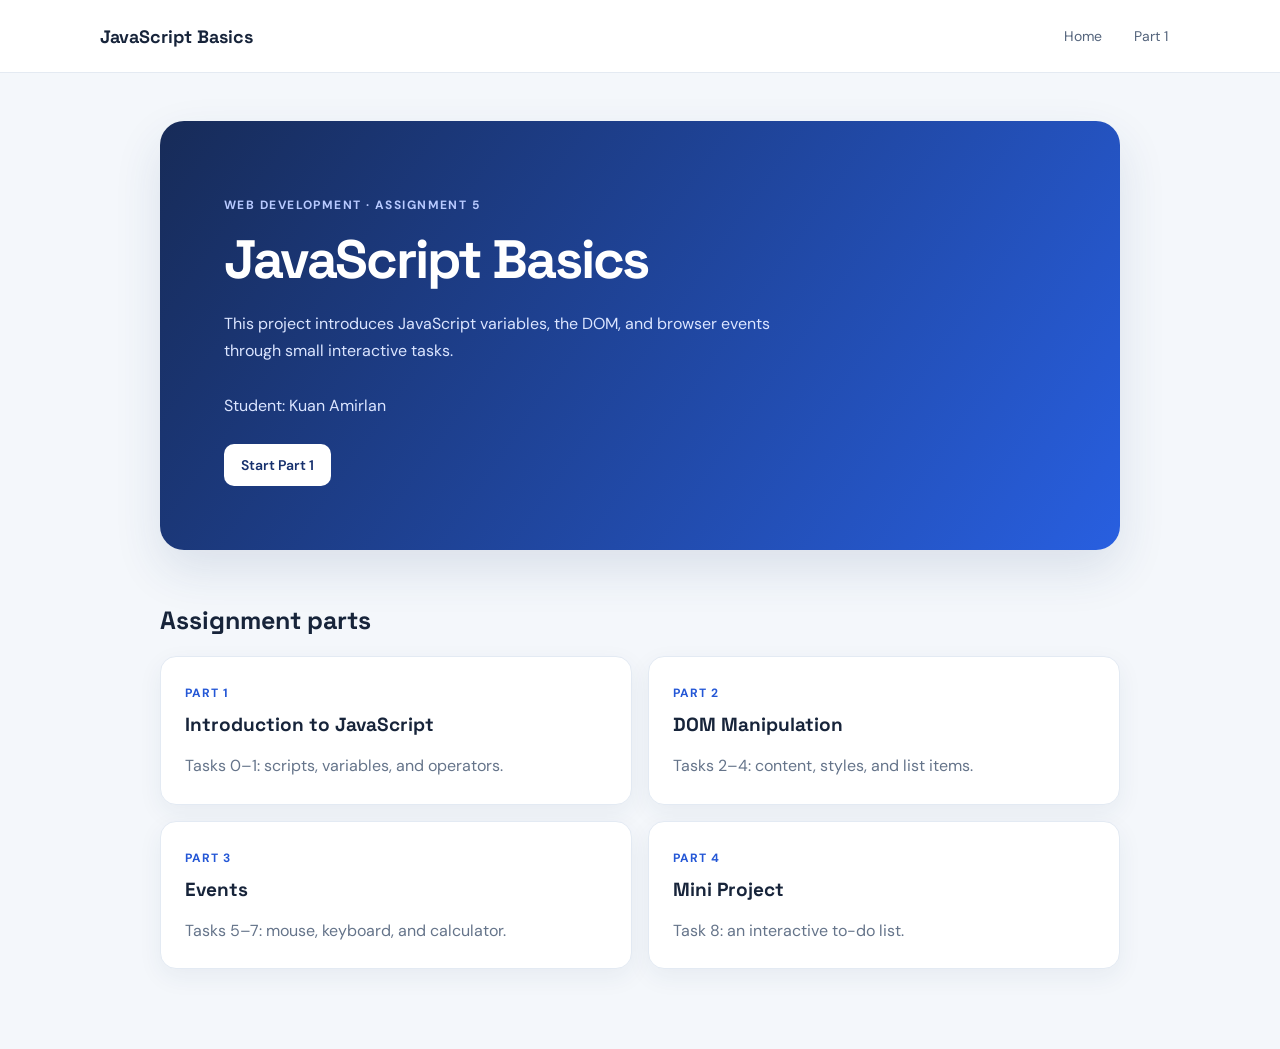
==== index.html @ bc2d24c2 "Add JavaScript introduction tasks" ====
<!DOCTYPE html>
<html lang="en">
<head>
  <meta charset="UTF-8">
  <meta name="viewport" content="width=device-width, initial-scale=1.0">
  <title>JavaScript Basics Assignment</title>
  <link rel="stylesheet" href="styles.css">
</head>
<body>
  <header class="site-header">
    <a class="site-title" href="index.html">JavaScript Basics</a>
    <nav aria-label="Main navigation">
      <a href="index.html">Home</a>
      <a href="part1.html">Part 1</a>
    </nav>
  </header>
  <main class="page-shell">
    <section class="intro-card">
      <p class="eyebrow">Web Development · Assignment 5</p>
      <h1>JavaScript Basics</h1>
      <p>This project introduces JavaScript variables, the DOM, and browser events through small interactive tasks.</p>
      <p class="student-line">Student: Kuan Amirlan</p>
      <a class="button-link" href="part1.html">Start Part 1</a>
    </section>
    <section class="task-overview" aria-labelledby="overview-title">
      <h2 id="overview-title">Assignment parts</h2>
      <div class="task-grid">
        <a class="task-card" href="part1.html"><span>Part 1</span><h3>Introduction to JavaScript</h3><p>Tasks 0–1: scripts, variables, and operators.</p></a>
        <article class="task-card"><span>Part 2</span><h3>DOM Manipulation</h3><p>Tasks 2–4: content, styles, and list items.</p></article>
        <article class="task-card"><span>Part 3</span><h3>Events</h3><p>Tasks 5–7: mouse, keyboard, and calculator.</p></article>
        <article class="task-card"><span>Part 4</span><h3>Mini Project</h3><p>Task 8: an interactive to-do list.</p></article>
      </div>
    </section>
  </main>
</body>
</html>
---- styles.css ----
@import url('https://fonts.googleapis.com/css2?family=DM+Sans:wght@400;500;600;700&family=Space+Grotesk:wght@500;600;700&display=swap');

:root {
  color-scheme: light;
  font-family: 'DM Sans', sans-serif;
  color: #17243a;
  background: #f4f7fb;
  font-synthesis: none;
}

* { box-sizing: border-box; }

body { margin: 0; min-width: 320px; }

.site-header {
  display: flex;
  align-items: center;
  justify-content: space-between;
  gap: 24px;
  padding: 18px max(24px, calc((100vw - 1080px) / 2));
  background: #fff;
  border-bottom: 1px solid #e4eaf2;
}

.site-title { color: #17243a; font: 700 18px 'Space Grotesk', sans-serif; text-decoration: none; }

nav { display: flex; gap: 8px; }
nav a, .back-link { color: #54647c; text-decoration: none; font-size: 14px; }
nav a { padding: 9px 12px; border-radius: 9px; }
nav a:hover, nav a[aria-current="page"] { color: #2457d6; background: #edf3ff; }

.page-shell { width: min(100% - 40px, 960px); margin: 48px auto 80px; }
.intro-card { padding: clamp(28px, 6vw, 64px); border-radius: 24px; color: #fff; background: linear-gradient(125deg, #172b58, #285fe0); box-shadow: 0 20px 48px #223e761f; }
.eyebrow, .task-number { color: #7094ff; font-size: 12px; font-weight: 700; letter-spacing: .12em; text-transform: uppercase; }
.intro-card .eyebrow { color: #b8caff; }
h1, h2, h3 { font-family: 'Space Grotesk', sans-serif; }
h1 { margin: 10px 0 14px; font-size: clamp(34px, 6vw, 54px); letter-spacing: -.04em; }
.intro-card > p:not(.eyebrow) { max-width: 560px; color: #dbe5ff; line-height: 1.7; }
.student-line { margin-top: 28px; }
.button-link, .action-button { display: inline-flex; align-items: center; justify-content: center; border: 0; border-radius: 10px; padding: 12px 17px; color: #fff; background: #2457d6; font: 600 14px 'DM Sans', sans-serif; text-decoration: none; cursor: pointer; }
.intro-card .button-link { margin-top: 8px; color: #17316e; background: #fff; }
.task-overview { margin-top: 54px; }
.task-overview h2 { font-size: 25px; }
.task-grid { display: grid; grid-template-columns: repeat(2, minmax(0, 1fr)); gap: 16px; }
.task-card, .lesson-card { display: block; padding: 24px; border: 1px solid #e3eaf3; border-radius: 16px; background: #fff; box-shadow: 0 8px 24px #243c6410; }
a.task-card { color: inherit; text-decoration: none; transition: transform .18s ease, box-shadow .18s ease; }
a.task-card:hover { transform: translateY(-3px); box-shadow: 0 14px 30px #243c641a; }
.task-card span { color: #2457d6; font-size: 12px; font-weight: 700; text-transform: uppercase; letter-spacing: .08em; }
.task-card h3 { margin: 10px 0 6px; font-size: 19px; }
.task-card p, .lesson-card > p:not(.task-number) { margin-bottom: 0; color: #65748a; line-height: 1.65; }
.back-link { display: inline-block; margin-bottom: 26px; }
.lead { max-width: 620px; color: #65748a; line-height: 1.7; }
.lesson-card { margin-top: 20px; }
.lesson-card h2 { margin: 5px 0; font-size: 21px; }
.task-number { margin: 0; }
.action-button { margin-top: 18px; }
.example-row { display: flex; justify-content: space-between; gap: 18px; padding: 14px 0; border-top: 1px solid #edf0f5; }
.example-row:first-of-type { margin-top: 18px; }
.example-label { color: #65748a; font-size: 14px; }
code { color: #2457d6; font-size: 13px; }

@media (max-width: 600px) {
  .site-header { padding: 16px 20px; }
  .site-title { font-size: 16px; }
  nav a { padding: 8px 9px; }
  .page-shell { width: min(100% - 32px, 960px); margin-top: 28px; }
  .task-grid { grid-template-columns: 1fr; }
  .example-row { flex-direction: column; gap: 6px; }
}
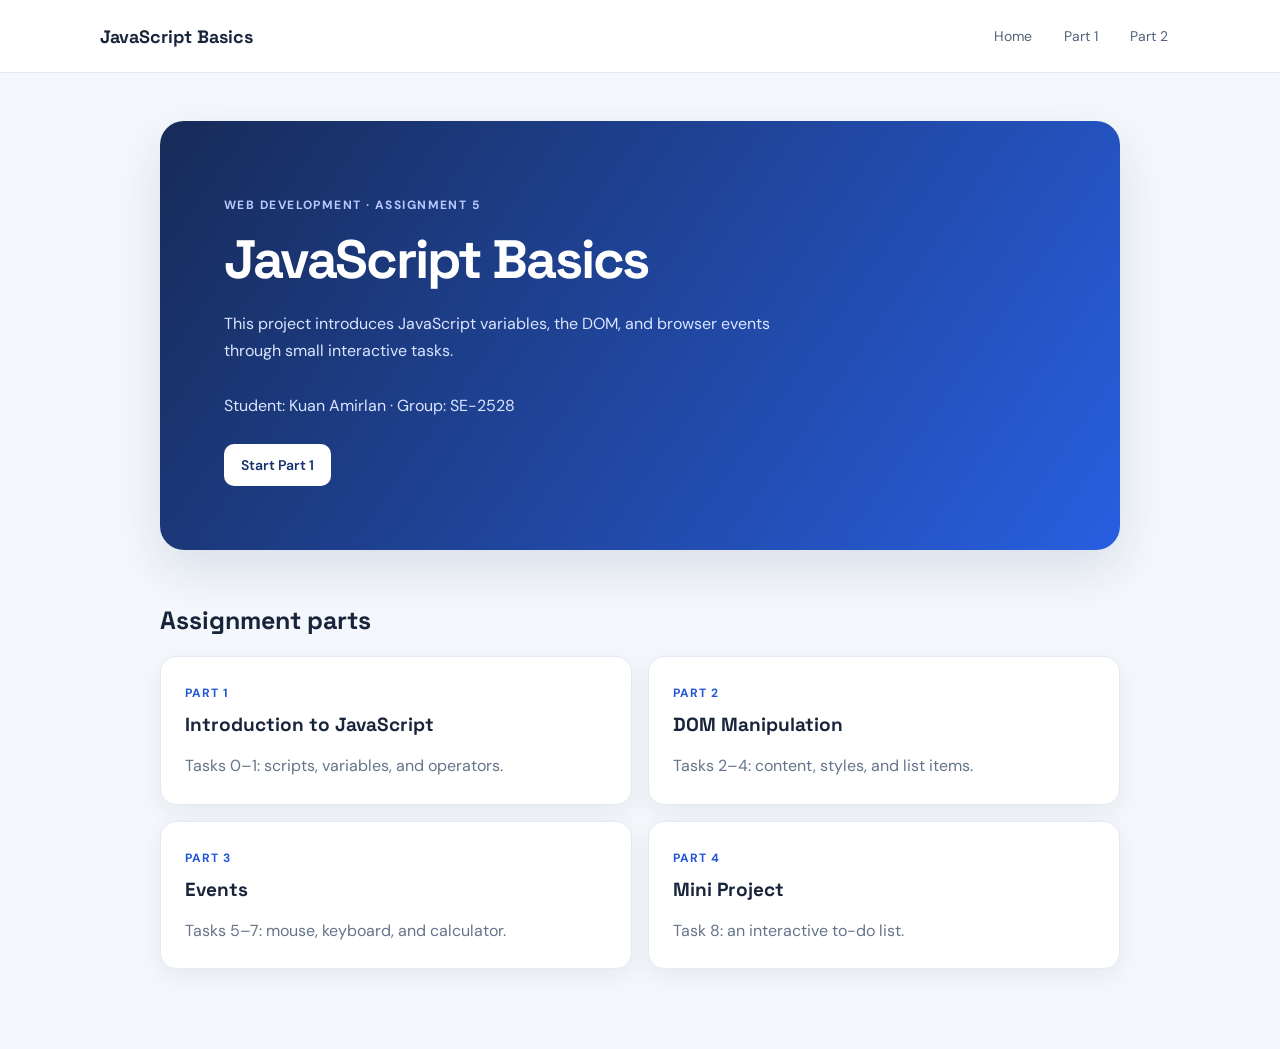
==== commit 6c6db2b7: "Add DOM manipulation tasks" ====
--- a/index.html
+++ b/index.html
@@ -12,6 +12,7 @@
     <nav aria-label="Main navigation">
       <a href="index.html">Home</a>
       <a href="part1.html">Part 1</a>
+      <a href="part2.html">Part 2</a>
     </nav>
   </header>
   <main class="page-shell">
@@ -19,7 +20,7 @@
       <p class="eyebrow">Web Development · Assignment 5</p>
       <h1>JavaScript Basics</h1>
       <p>This project introduces JavaScript variables, the DOM, and browser events through small interactive tasks.</p>
-      <p class="student-line">Student: Kuan Amirlan</p>
+      <p class="student-line">Student: Kuan Amirlan · Group: SE-2528</p>
       <a class="button-link" href="part1.html">Start Part 1</a>
     </section>
     <section class="task-overview" aria-labelledby="overview-title">
--- a/styles.css
+++ b/styles.css
@@ -58,6 +58,14 @@
 .example-row:first-of-type { margin-top: 18px; }
 .example-label { color: #65748a; font-size: 14px; }
 code { color: #2457d6; font-size: 13px; }
+.button-row { display: flex; flex-wrap: wrap; gap: 10px; }
+.secondary-button { color: #2457d6; background: #edf3ff; }
+.style-demo { margin-top: 18px; padding: 22px; border-radius: 12px; color: #263a5a; background: #edf3ff; line-height: 1.6; transition: background-color .2s ease, font-size .2s ease; }
+.style-demo.alternate-background { background: #dff4ec; }
+.style-demo.large-text { font-size: 21px; }
+.demo-list { display: grid; gap: 8px; padding-left: 22px; color: #40516b; }
+.demo-list li { padding: 8px 10px; border-radius: 8px; background: #f4f7fb; }
+.list-message { color: #65748a; font-size: 13px; }
 
 @media (max-width: 600px) {
   .site-header { padding: 16px 20px; }
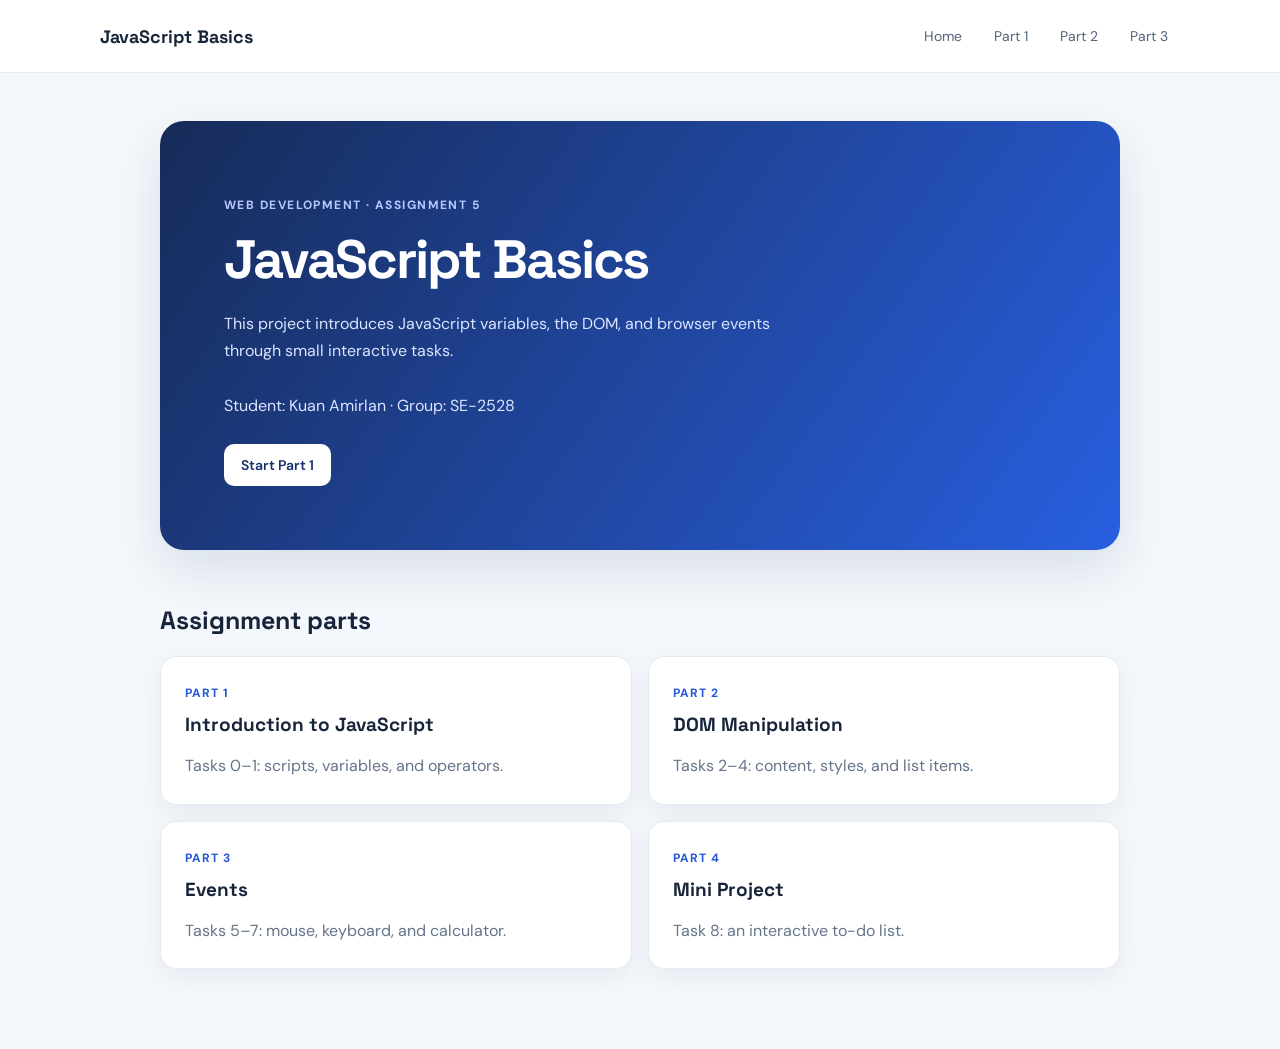
==== commit def2916f: "Add JavaScript event tasks" ====
--- a/index.html
+++ b/index.html
@@ -13,6 +13,7 @@
       <a href="index.html">Home</a>
       <a href="part1.html">Part 1</a>
       <a href="part2.html">Part 2</a>
+      <a href="part3.html">Part 3</a>
     </nav>
   </header>
   <main class="page-shell">
@@ -28,7 +29,7 @@
       <div class="task-grid">
         <a class="task-card" href="part1.html"><span>Part 1</span><h3>Introduction to JavaScript</h3><p>Tasks 0–1: scripts, variables, and operators.</p></a>
         <article class="task-card"><span>Part 2</span><h3>DOM Manipulation</h3><p>Tasks 2–4: content, styles, and list items.</p></article>
-        <article class="task-card"><span>Part 3</span><h3>Events</h3><p>Tasks 5–7: mouse, keyboard, and calculator.</p></article>
+        <a class="task-card" href="part3.html"><span>Part 3</span><h3>Events</h3><p>Tasks 5–7: mouse, keyboard, and calculator.</p></a>
         <article class="task-card"><span>Part 4</span><h3>Mini Project</h3><p>Task 8: an interactive to-do list.</p></article>
       </div>
     </section>
--- a/styles.css
+++ b/styles.css
@@ -66,6 +66,15 @@
 .demo-list { display: grid; gap: 8px; padding-left: 22px; color: #40516b; }
 .demo-list li { padding: 8px 10px; border-radius: 8px; background: #f4f7fb; }
 .list-message { color: #65748a; font-size: 13px; }
+.hover-box { display: grid; min-height: 130px; place-items: center; margin-top: 18px; border: 2px dashed #b8c8e2; border-radius: 14px; color: #526681; background: #f4f7fb; text-align: center; transition: color .2s ease, background-color .2s ease; }
+.hover-box.hover-box-active { border-color: #2457d6; color: #fff; background: #2457d6; }
+.field-label { display: block; margin: 16px 0 8px; color: #40516b; font-size: 14px; font-weight: 600; }
+.text-input { width: 100%; padding: 12px 14px; border: 1px solid #d9e1ed; border-radius: 10px; color: #17243a; background: #fff; font: 15px 'DM Sans', sans-serif; }
+.text-input:focus { outline: 3px solid #2457d633; border-color: #2457d6; }
+.live-result { margin: 16px 0 0; color: #526681; }
+.live-result span { color: #2457d6; font-weight: 600; }
+.calculator-fields { max-width: 420px; }
+.calculator-buttons { margin-top: 16px; }
 
 @media (max-width: 600px) {
   .site-header { padding: 16px 20px; }
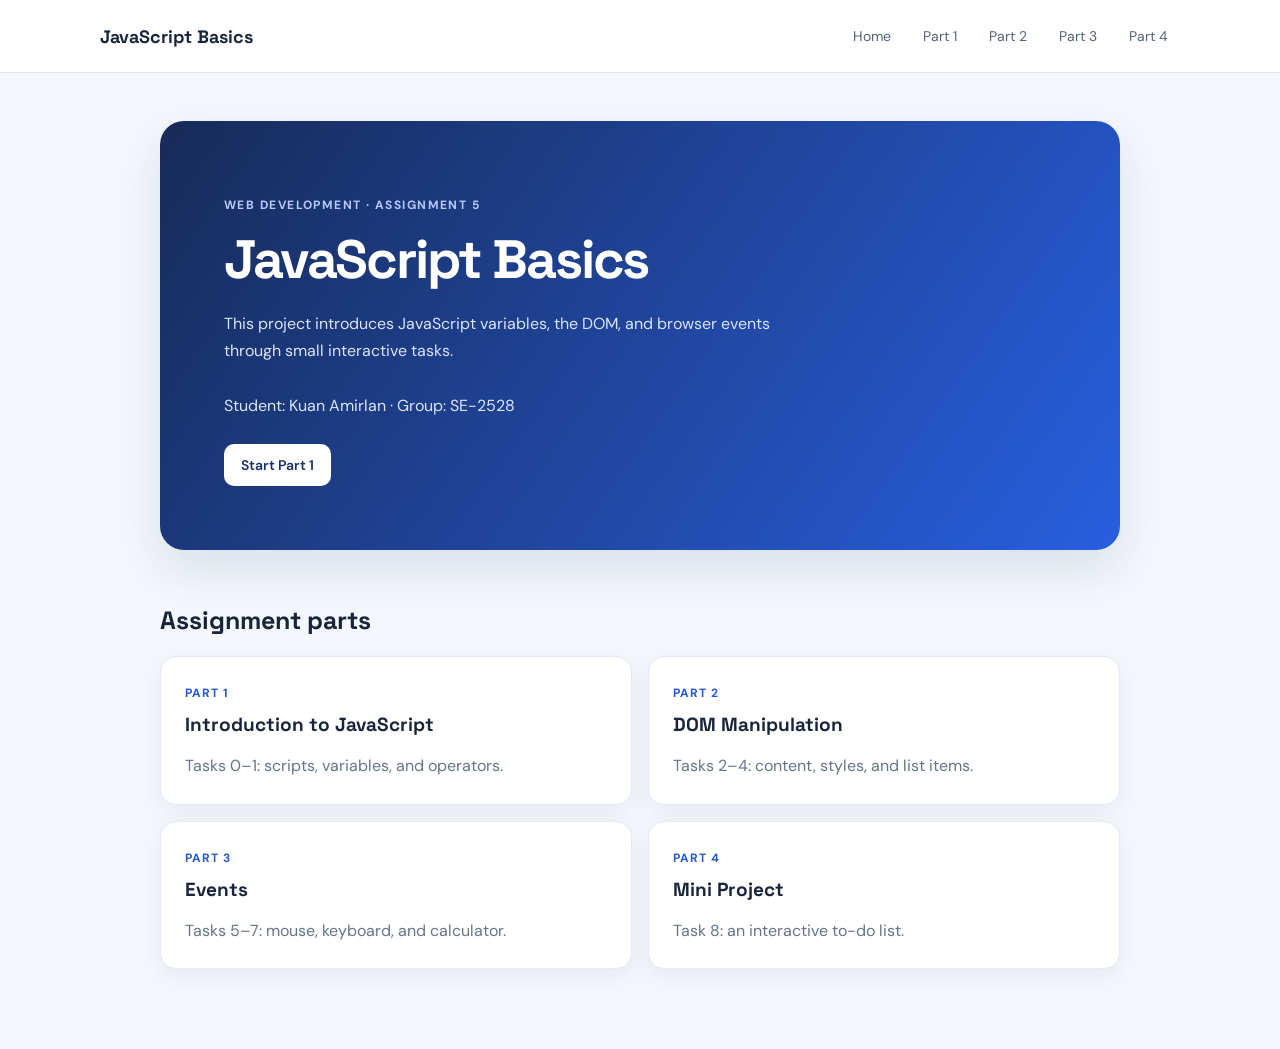
==== commit dfc4b6dc: "Add interactive to-do list" ====
--- a/index.html
+++ b/index.html
@@ -14,6 +14,7 @@
       <a href="part1.html">Part 1</a>
       <a href="part2.html">Part 2</a>
       <a href="part3.html">Part 3</a>
+      <a href="part4.html">Part 4</a>
     </nav>
   </header>
   <main class="page-shell">
@@ -30,7 +31,7 @@
         <a class="task-card" href="part1.html"><span>Part 1</span><h3>Introduction to JavaScript</h3><p>Tasks 0–1: scripts, variables, and operators.</p></a>
         <article class="task-card"><span>Part 2</span><h3>DOM Manipulation</h3><p>Tasks 2–4: content, styles, and list items.</p></article>
         <a class="task-card" href="part3.html"><span>Part 3</span><h3>Events</h3><p>Tasks 5–7: mouse, keyboard, and calculator.</p></a>
-        <article class="task-card"><span>Part 4</span><h3>Mini Project</h3><p>Task 8: an interactive to-do list.</p></article>
+        <a class="task-card" href="part4.html"><span>Part 4</span><h3>Mini Project</h3><p>Task 8: an interactive to-do list.</p></a>
       </div>
     </section>
   </main>
--- a/styles.css
+++ b/styles.css
@@ -75,6 +75,15 @@
 .live-result span { color: #2457d6; font-weight: 600; }
 .calculator-fields { max-width: 420px; }
 .calculator-buttons { margin-top: 16px; }
+.todo-form { margin-top: 18px; }
+.todo-input-row { display: flex; gap: 10px; }
+.todo-input-row .action-button { flex: 0 0 auto; margin: 0; }
+.todo-list { display: grid; gap: 10px; margin: 16px 0 0; padding: 0; list-style: none; }
+.todo-item { display: flex; align-items: center; justify-content: space-between; gap: 16px; padding: 12px 14px; border: 1px solid #e5ebf3; border-radius: 10px; background: #f8faff; }
+.todo-label { display: flex; align-items: center; gap: 10px; min-width: 0; color: #40516b; overflow-wrap: anywhere; }
+.todo-label input { width: 17px; height: 17px; accent-color: #2457d6; }
+.todo-completed span { color: #8491a3; text-decoration: line-through; }
+.delete-button { flex: 0 0 auto; padding: 8px 10px; border: 0; border-radius: 8px; color: #a33939; background: #fff0f0; font: 600 13px 'DM Sans', sans-serif; cursor: pointer; }
 
 @media (max-width: 600px) {
   .site-header { padding: 16px 20px; }
@@ -83,4 +92,6 @@
   .page-shell { width: min(100% - 32px, 960px); margin-top: 28px; }
   .task-grid { grid-template-columns: 1fr; }
   .example-row { flex-direction: column; gap: 6px; }
+  .todo-input-row { align-items: stretch; flex-direction: column; }
+  .todo-input-row .action-button { align-self: flex-start; }
 }
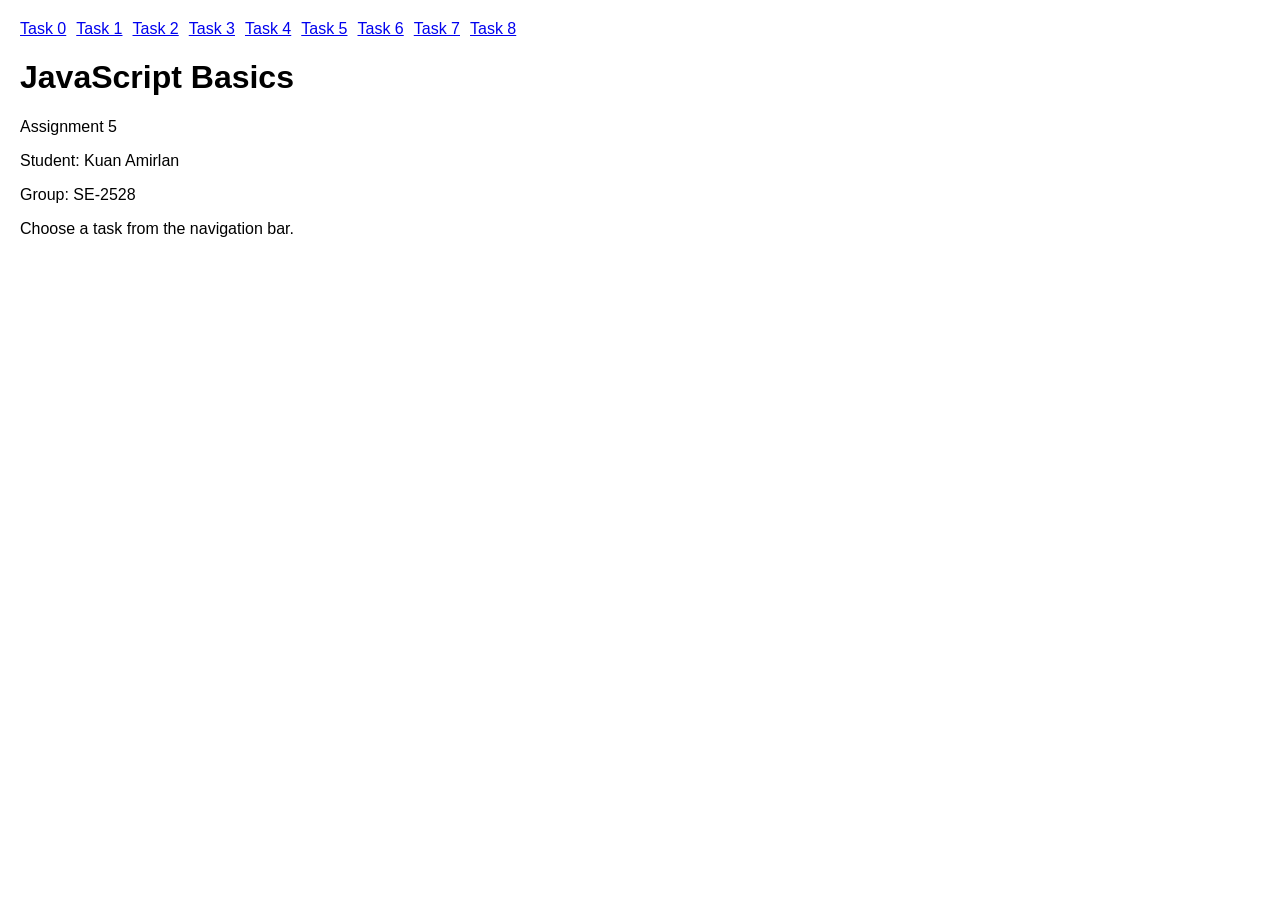
==== commit 80db5ac8: "Use individual task pages" ====
--- a/index.html
+++ b/index.html
@@ -3,37 +3,27 @@
 <head>
   <meta charset="UTF-8">
   <meta name="viewport" content="width=device-width, initial-scale=1.0">
-  <title>JavaScript Basics Assignment</title>
+  <title>JavaScript Assignment</title>
   <link rel="stylesheet" href="styles.css">
 </head>
 <body>
-  <header class="site-header">
-    <a class="site-title" href="index.html">JavaScript Basics</a>
-    <nav aria-label="Main navigation">
-      <a href="index.html">Home</a>
-      <a href="part1.html">Part 1</a>
-      <a href="part2.html">Part 2</a>
-      <a href="part3.html">Part 3</a>
-      <a href="part4.html">Part 4</a>
-    </nav>
-  </header>
-  <main class="page-shell">
-    <section class="intro-card">
-      <p class="eyebrow">Web Development · Assignment 5</p>
-      <h1>JavaScript Basics</h1>
-      <p>This project introduces JavaScript variables, the DOM, and browser events through small interactive tasks.</p>
-      <p class="student-line">Student: Kuan Amirlan · Group: SE-2528</p>
-      <a class="button-link" href="part1.html">Start Part 1</a>
-    </section>
-    <section class="task-overview" aria-labelledby="overview-title">
-      <h2 id="overview-title">Assignment parts</h2>
-      <div class="task-grid">
-        <a class="task-card" href="part1.html"><span>Part 1</span><h3>Introduction to JavaScript</h3><p>Tasks 0–1: scripts, variables, and operators.</p></a>
-        <article class="task-card"><span>Part 2</span><h3>DOM Manipulation</h3><p>Tasks 2–4: content, styles, and list items.</p></article>
-        <a class="task-card" href="part3.html"><span>Part 3</span><h3>Events</h3><p>Tasks 5–7: mouse, keyboard, and calculator.</p></a>
-        <a class="task-card" href="part4.html"><span>Part 4</span><h3>Mini Project</h3><p>Task 8: an interactive to-do list.</p></a>
-      </div>
-    </section>
+  <nav>
+    <a href="task0.html">Task 0</a>
+    <a href="task1.html">Task 1</a>
+    <a href="task2.html">Task 2</a>
+    <a href="task3.html">Task 3</a>
+    <a href="task4.html">Task 4</a>
+    <a href="task5.html">Task 5</a>
+    <a href="task6.html">Task 6</a>
+    <a href="task7.html">Task 7</a>
+    <a href="task8.html">Task 8</a>
+  </nav>
+  <main>
+    <h1>JavaScript Basics</h1>
+    <p>Assignment 5</p>
+    <p>Student: Kuan Amirlan</p>
+    <p>Group: SE-2528</p>
+    <p>Choose a task from the navigation bar.</p>
   </main>
 </body>
 </html>
--- a/styles.css
+++ b/styles.css
@@ -1,97 +1,30 @@
-@import url('https://fonts.googleapis.com/css2?family=DM+Sans:wght@400;500;600;700&family=Space+Grotesk:wght@500;600;700&display=swap');
-
-:root {
-  color-scheme: light;
-  font-family: 'DM Sans', sans-serif;
-  color: #17243a;
-  background: #f4f7fb;
-  font-synthesis: none;
+body {
+  font-family: Arial, sans-serif;
+  margin: 20px;
 }
 
-* { box-sizing: border-box; }
-
-body { margin: 0; min-width: 320px; }
-
-.site-header {
+nav {
   display: flex;
-  align-items: center;
-  justify-content: space-between;
-  gap: 24px;
-  padding: 18px max(24px, calc((100vw - 1080px) / 2));
-  background: #fff;
-  border-bottom: 1px solid #e4eaf2;
+  flex-wrap: wrap;
+  gap: 10px;
+  margin-bottom: 20px;
 }
 
-.site-title { color: #17243a; font: 700 18px 'Space Grotesk', sans-serif; text-decoration: none; }
+main {
+  max-width: 800px;
+}
 
-nav { display: flex; gap: 8px; }
-nav a, .back-link { color: #54647c; text-decoration: none; font-size: 14px; }
-nav a { padding: 9px 12px; border-radius: 9px; }
-nav a:hover, nav a[aria-current="page"] { color: #2457d6; background: #edf3ff; }
+button, input {
+  margin: 5px;
+  padding: 6px;
+}
 
-.page-shell { width: min(100% - 40px, 960px); margin: 48px auto 80px; }
-.intro-card { padding: clamp(28px, 6vw, 64px); border-radius: 24px; color: #fff; background: linear-gradient(125deg, #172b58, #285fe0); box-shadow: 0 20px 48px #223e761f; }
-.eyebrow, .task-number { color: #7094ff; font-size: 12px; font-weight: 700; letter-spacing: .12em; text-transform: uppercase; }
-.intro-card .eyebrow { color: #b8caff; }
-h1, h2, h3 { font-family: 'Space Grotesk', sans-serif; }
-h1 { margin: 10px 0 14px; font-size: clamp(34px, 6vw, 54px); letter-spacing: -.04em; }
-.intro-card > p:not(.eyebrow) { max-width: 560px; color: #dbe5ff; line-height: 1.7; }
-.student-line { margin-top: 28px; }
-.button-link, .action-button { display: inline-flex; align-items: center; justify-content: center; border: 0; border-radius: 10px; padding: 12px 17px; color: #fff; background: #2457d6; font: 600 14px 'DM Sans', sans-serif; text-decoration: none; cursor: pointer; }
-.intro-card .button-link { margin-top: 8px; color: #17316e; background: #fff; }
-.task-overview { margin-top: 54px; }
-.task-overview h2 { font-size: 25px; }
-.task-grid { display: grid; grid-template-columns: repeat(2, minmax(0, 1fr)); gap: 16px; }
-.task-card, .lesson-card { display: block; padding: 24px; border: 1px solid #e3eaf3; border-radius: 16px; background: #fff; box-shadow: 0 8px 24px #243c6410; }
-a.task-card { color: inherit; text-decoration: none; transition: transform .18s ease, box-shadow .18s ease; }
-a.task-card:hover { transform: translateY(-3px); box-shadow: 0 14px 30px #243c641a; }
-.task-card span { color: #2457d6; font-size: 12px; font-weight: 700; text-transform: uppercase; letter-spacing: .08em; }
-.task-card h3 { margin: 10px 0 6px; font-size: 19px; }
-.task-card p, .lesson-card > p:not(.task-number) { margin-bottom: 0; color: #65748a; line-height: 1.65; }
-.back-link { display: inline-block; margin-bottom: 26px; }
-.lead { max-width: 620px; color: #65748a; line-height: 1.7; }
-.lesson-card { margin-top: 20px; }
-.lesson-card h2 { margin: 5px 0; font-size: 21px; }
-.task-number { margin: 0; }
-.action-button { margin-top: 18px; }
-.example-row { display: flex; justify-content: space-between; gap: 18px; padding: 14px 0; border-top: 1px solid #edf0f5; }
-.example-row:first-of-type { margin-top: 18px; }
-.example-label { color: #65748a; font-size: 14px; }
-code { color: #2457d6; font-size: 13px; }
-.button-row { display: flex; flex-wrap: wrap; gap: 10px; }
-.secondary-button { color: #2457d6; background: #edf3ff; }
-.style-demo { margin-top: 18px; padding: 22px; border-radius: 12px; color: #263a5a; background: #edf3ff; line-height: 1.6; transition: background-color .2s ease, font-size .2s ease; }
-.style-demo.alternate-background { background: #dff4ec; }
-.style-demo.large-text { font-size: 21px; }
-.demo-list { display: grid; gap: 8px; padding-left: 22px; color: #40516b; }
-.demo-list li { padding: 8px 10px; border-radius: 8px; background: #f4f7fb; }
-.list-message { color: #65748a; font-size: 13px; }
-.hover-box { display: grid; min-height: 130px; place-items: center; margin-top: 18px; border: 2px dashed #b8c8e2; border-radius: 14px; color: #526681; background: #f4f7fb; text-align: center; transition: color .2s ease, background-color .2s ease; }
-.hover-box.hover-box-active { border-color: #2457d6; color: #fff; background: #2457d6; }
-.field-label { display: block; margin: 16px 0 8px; color: #40516b; font-size: 14px; font-weight: 600; }
-.text-input { width: 100%; padding: 12px 14px; border: 1px solid #d9e1ed; border-radius: 10px; color: #17243a; background: #fff; font: 15px 'DM Sans', sans-serif; }
-.text-input:focus { outline: 3px solid #2457d633; border-color: #2457d6; }
-.live-result { margin: 16px 0 0; color: #526681; }
-.live-result span { color: #2457d6; font-weight: 600; }
-.calculator-fields { max-width: 420px; }
-.calculator-buttons { margin-top: 16px; }
-.todo-form { margin-top: 18px; }
-.todo-input-row { display: flex; gap: 10px; }
-.todo-input-row .action-button { flex: 0 0 auto; margin: 0; }
-.todo-list { display: grid; gap: 10px; margin: 16px 0 0; padding: 0; list-style: none; }
-.todo-item { display: flex; align-items: center; justify-content: space-between; gap: 16px; padding: 12px 14px; border: 1px solid #e5ebf3; border-radius: 10px; background: #f8faff; }
-.todo-label { display: flex; align-items: center; gap: 10px; min-width: 0; color: #40516b; overflow-wrap: anywhere; }
-.todo-label input { width: 17px; height: 17px; accent-color: #2457d6; }
-.todo-completed span { color: #8491a3; text-decoration: line-through; }
-.delete-button { flex: 0 0 auto; padding: 8px 10px; border: 0; border-radius: 8px; color: #a33939; background: #fff0f0; font: 600 13px 'DM Sans', sans-serif; cursor: pointer; }
+#style-block, #hover-box {
+  margin: 10px 0;
+  padding: 20px;
+  border: 1px solid black;
+}
 
-@media (max-width: 600px) {
-  .site-header { padding: 16px 20px; }
-  .site-title { font-size: 16px; }
-  nav a { padding: 8px 9px; }
-  .page-shell { width: min(100% - 32px, 960px); margin-top: 28px; }
-  .task-grid { grid-template-columns: 1fr; }
-  .example-row { flex-direction: column; gap: 6px; }
-  .todo-input-row { align-items: stretch; flex-direction: column; }
-  .todo-input-row .action-button { align-self: flex-start; }
+.completed {
+  text-decoration: line-through;
 }
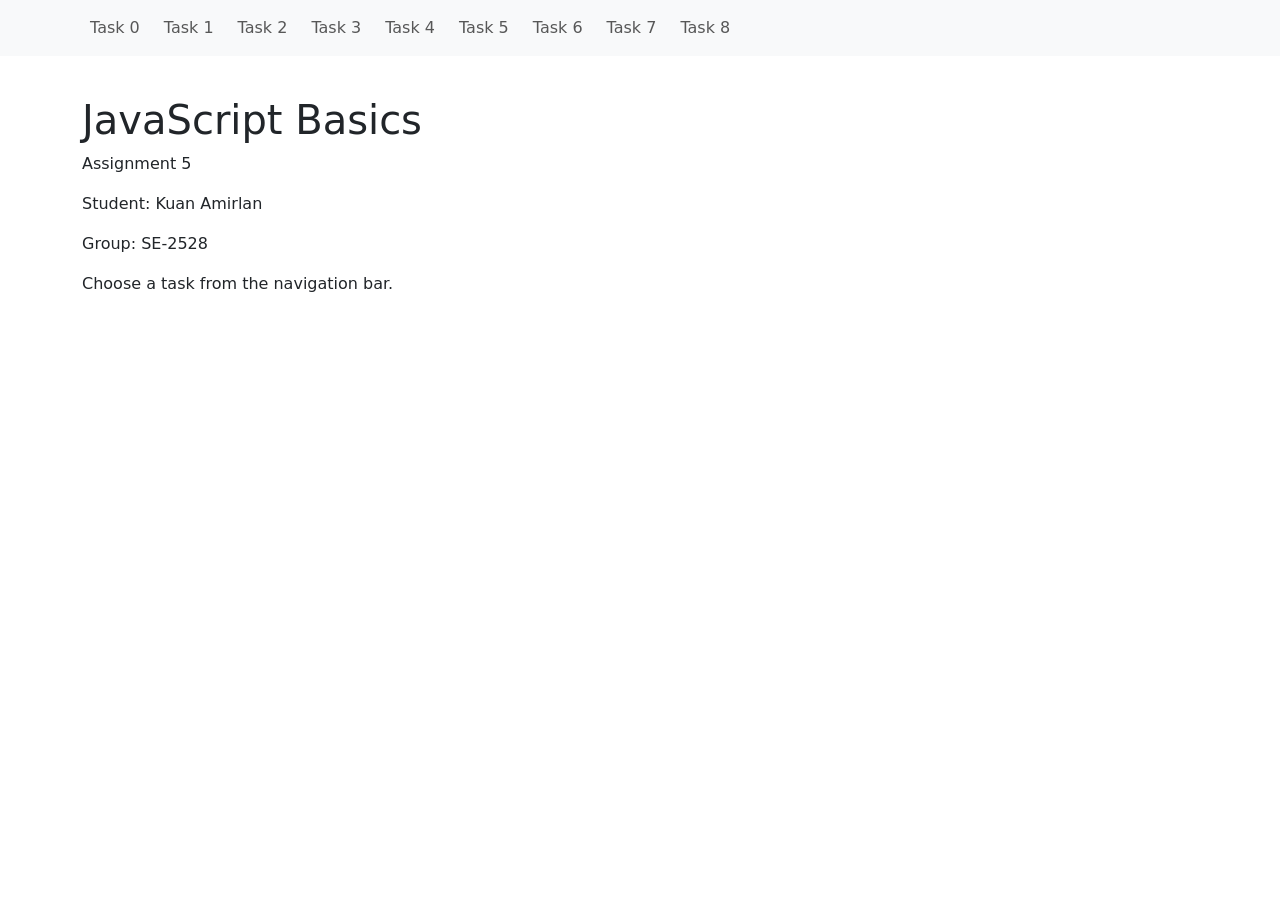
==== commit 2f089009: "Add simple Bootstrap navigation" ====
--- a/index.html
+++ b/index.html
@@ -4,21 +4,26 @@
   <meta charset="UTF-8">
   <meta name="viewport" content="width=device-width, initial-scale=1.0">
   <title>JavaScript Assignment</title>
+  <link href="https://cdn.jsdelivr.net/npm/bootstrap@5.3.8/dist/css/bootstrap.min.css" rel="stylesheet" integrity="sha384-sRIl4kxILFvY47J16cr9ZwB07vP4J8+LH7qKQnuqkuIAvNWLzeN8tE5YBujZqJLB" crossorigin="anonymous">
   <link rel="stylesheet" href="styles.css">
 </head>
 <body>
-  <nav>
-    <a href="task0.html">Task 0</a>
-    <a href="task1.html">Task 1</a>
-    <a href="task2.html">Task 2</a>
-    <a href="task3.html">Task 3</a>
-    <a href="task4.html">Task 4</a>
-    <a href="task5.html">Task 5</a>
-    <a href="task6.html">Task 6</a>
-    <a href="task7.html">Task 7</a>
-    <a href="task8.html">Task 8</a>
+  <nav class="navbar navbar-expand bg-body-tertiary mb-4">
+    <div class="container">
+      <div class="navbar-nav flex-row flex-wrap gap-2">
+        <a class="nav-link" href="task0.html">Task 0</a>
+        <a class="nav-link" href="task1.html">Task 1</a>
+        <a class="nav-link" href="task2.html">Task 2</a>
+        <a class="nav-link" href="task3.html">Task 3</a>
+        <a class="nav-link" href="task4.html">Task 4</a>
+        <a class="nav-link" href="task5.html">Task 5</a>
+        <a class="nav-link" href="task6.html">Task 6</a>
+        <a class="nav-link" href="task7.html">Task 7</a>
+        <a class="nav-link" href="task8.html">Task 8</a>
+      </div>
+    </div>
   </nav>
-  <main>
+  <main class="container py-3">
     <h1>JavaScript Basics</h1>
     <p>Assignment 5</p>
     <p>Student: Kuan Amirlan</p>
--- a/styles.css
+++ b/styles.css
@@ -1,26 +1,4 @@
-body {
-  font-family: Arial, sans-serif;
-  margin: 20px;
-}
-
-nav {
-  display: flex;
-  flex-wrap: wrap;
-  gap: 10px;
-  margin-bottom: 20px;
-}
-
-main {
-  max-width: 800px;
-}
-
-button, input {
-  margin: 5px;
-  padding: 6px;
-}
-
 #style-block, #hover-box {
-  margin: 10px 0;
   padding: 20px;
   border: 1px solid black;
 }
